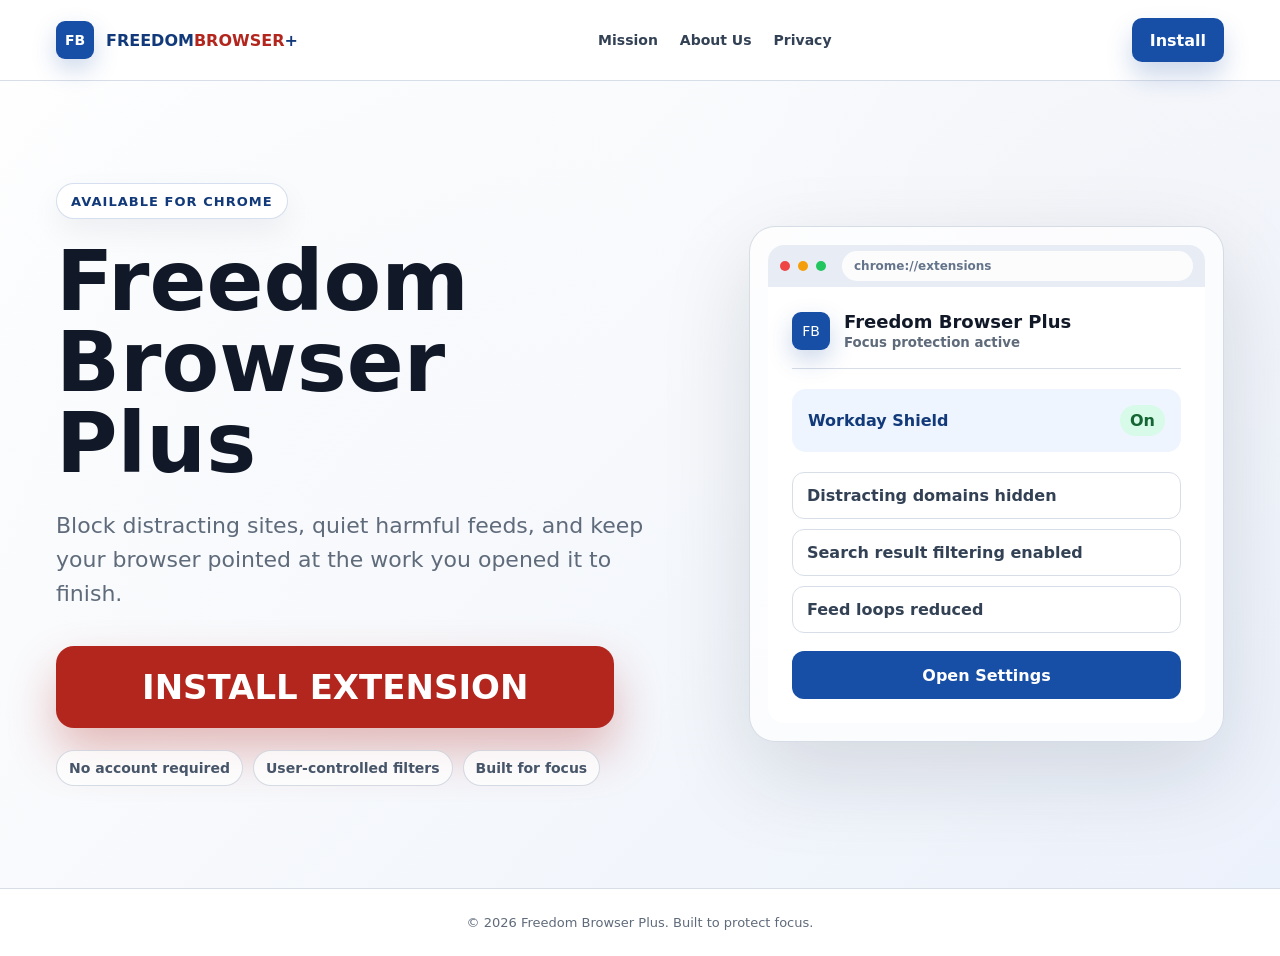
==== index.html @ 21bcc9f3 "Add Freedom Browser Plus website" ====
<!DOCTYPE html>
<html lang="en">
<head>
  <meta charset="UTF-8">
  <meta name="viewport" content="width=device-width, initial-scale=1.0">
  <title>Freedom Browser Plus | Chrome Extension</title>
  <link rel="stylesheet" href="styles.css">
</head>
<body>
  <div class="site-shell">
    <nav class="nav">
      <a class="brand" href="index.html" aria-label="Freedom Browser Plus home">
        <span class="brand-mark">FB</span>
        <span>Freedom<span>Browser</span>+</span>
      </a>
      <div class="nav-links" aria-label="Site navigation">
        <a href="mission.html">Mission</a>
        <a href="about.html">About Us</a>
        <a href="privacy.html">Privacy</a>
      </div>
      <button class="button" onclick="triggerInstall()">Install</button>
    </nav>

    <main class="home-main">
      <div class="home-hero">
        <section class="home-copy" aria-labelledby="home-title">
          <p class="chrome-badge">Available for Chrome</p>
          <h1 id="home-title">Freedom Browser Plus</h1>
          <p class="hero-copy">
            Block distracting sites, quiet harmful feeds, and keep your browser pointed at the work you opened it to finish.
          </p>
          <button class="button install-button" onclick="triggerInstall()">Install Extension</button>
          <div class="trust-row" aria-label="Extension highlights">
            <span>No account required</span>
            <span>User-controlled filters</span>
            <span>Built for focus</span>
          </div>
        </section>

        <section class="extension-preview" aria-label="Freedom Browser Plus extension preview">
          <div class="browser-bar">
            <span></span>
            <span></span>
            <span></span>
            <div>chrome://extensions</div>
          </div>
          <div class="preview-panel">
            <div class="preview-header">
              <span class="brand-mark">FB</span>
              <div>
                <strong>Freedom Browser Plus</strong>
                <small>Focus protection active</small>
              </div>
            </div>
            <div class="status-line">
              <span>Workday Shield</span>
              <strong>On</strong>
            </div>
            <div class="filter-list">
              <p>Distracting domains hidden</p>
              <p>Search result filtering enabled</p>
              <p>Feed loops reduced</p>
            </div>
            <button class="preview-button" type="button">Open Settings</button>
          </div>
        </section>
      </div>
    </main>

    <div id="install-success" class="modal" role="dialog" aria-modal="true" aria-labelledby="install-title">
      <div class="modal-card">
        <span class="brand-mark" style="margin: 0 auto;">FB</span>
        <h2 id="install-title">Almost Ready</h2>
        <p>Once the Chrome Web Store listing is live, this button should link directly to the published extension.</p>
        <button class="button" onclick="closeModal()">Close</button>
      </div>
    </div>

    <footer class="footer">&copy; 2026 Freedom Browser Plus. Built to protect focus.</footer>
  </div>
  <script src="script.js"></script>
</body>
</html>
---- styles.css ----
:root {
  --ink: #111827;
  --muted: #5f6b7a;
  --line: #d8dee8;
  --paper: #f7f9fc;
  --white: #ffffff;
  --blue: #174ea6;
  --blue-dark: #123a7a;
  --red: #b3261e;
}

* {
  box-sizing: border-box;
}

html {
  scroll-behavior: smooth;
}

body {
  margin: 0;
  min-height: 100vh;
  color: var(--ink);
  background: var(--paper);
  font-family: ui-sans-serif, system-ui, -apple-system, BlinkMacSystemFont, "Segoe UI", sans-serif;
  letter-spacing: 0;
}

a {
  color: inherit;
  text-decoration: none;
}

.site-shell {
  min-height: 100vh;
  display: flex;
  flex-direction: column;
}

.nav {
  position: sticky;
  top: 0;
  z-index: 10;
  display: flex;
  align-items: center;
  justify-content: space-between;
  gap: 24px;
  padding: 18px clamp(20px, 5vw, 56px);
  background: rgba(255, 255, 255, 0.94);
  border-bottom: 1px solid var(--line);
  backdrop-filter: blur(16px);
}

.brand {
  display: inline-flex;
  align-items: center;
  gap: 12px;
  font-weight: 900;
  color: var(--blue-dark);
  text-transform: uppercase;
}

.brand-mark {
  width: 38px;
  height: 38px;
  display: grid;
  place-items: center;
  border-radius: 9px;
  background: var(--blue);
  color: var(--white);
  font-size: 14px;
  box-shadow: 0 10px 25px rgba(23, 78, 166, 0.22);
}

.brand span span {
  color: var(--red);
}

.nav-links {
  display: flex;
  align-items: center;
  gap: 22px;
  color: #334155;
  font-size: 14px;
  font-weight: 750;
}

.nav-links a:hover {
  color: var(--blue);
}

.button {
  display: inline-flex;
  align-items: center;
  justify-content: center;
  min-height: 44px;
  padding: 0 18px;
  border: 0;
  border-radius: 10px;
  background: var(--blue);
  color: var(--white);
  font: inherit;
  font-weight: 850;
  cursor: pointer;
  box-shadow: 0 14px 26px rgba(23, 78, 166, 0.22);
  transition: transform 0.15s ease, background 0.15s ease;
}

.button:hover {
  background: var(--blue-dark);
  transform: translateY(-1px);
}

.button.secondary {
  background: var(--white);
  color: var(--blue-dark);
  border: 1px solid var(--line);
  box-shadow: none;
}

.home-main {
  flex: 1;
  display: flex;
  align-items: center;
  padding: clamp(54px, 8vw, 104px) clamp(20px, 5vw, 56px);
  background:
    linear-gradient(135deg, rgba(255, 255, 255, 0.96), rgba(247, 249, 252, 0.88) 44%, rgba(235, 241, 251, 0.94)),
    radial-gradient(circle at 12% 16%, rgba(23, 78, 166, 0.15), transparent 36%),
    radial-gradient(circle at 88% 20%, rgba(179, 38, 30, 0.1), transparent 32%);
}

.home-hero {
  width: min(1180px, 100%);
  margin: 0 auto;
  display: grid;
  grid-template-columns: minmax(0, 1fr) minmax(340px, 0.78fr);
  align-items: center;
  gap: clamp(34px, 7vw, 84px);
}

.home-copy {
  max-width: 720px;
}

.chrome-badge {
  display: inline-flex;
  align-items: center;
  min-height: 36px;
  margin: 0 0 22px;
  padding: 0 14px;
  border: 1px solid rgba(23, 78, 166, 0.18);
  border-radius: 999px;
  background: var(--white);
  color: var(--blue-dark);
  font-size: 13px;
  font-weight: 900;
  letter-spacing: 0.08em;
  text-transform: uppercase;
  box-shadow: 0 12px 30px rgba(15, 23, 42, 0.06);
}

.eyebrow {
  margin: 0 0 18px;
  color: var(--blue);
  font-size: 13px;
  font-weight: 900;
  letter-spacing: 0.12em;
  text-transform: uppercase;
}

h1 {
  margin: 0;
  font-size: clamp(44px, 8vw, 84px);
  line-height: 0.96;
  letter-spacing: 0;
}

.hero-copy {
  max-width: 660px;
  margin: 26px 0 34px;
  color: var(--muted);
  font-size: clamp(18px, 2.5vw, 22px);
  line-height: 1.55;
}

.install-button {
  min-height: 82px;
  padding: 0 clamp(38px, 7vw, 86px);
  border-radius: 18px;
  background: var(--red);
  font-size: clamp(22px, 3vw, 34px);
  text-transform: uppercase;
  box-shadow: 0 24px 48px rgba(179, 38, 30, 0.3);
}

.install-button:hover {
  background: #951f19;
}

.trust-row {
  display: flex;
  flex-wrap: wrap;
  gap: 10px;
  margin-top: 22px;
  color: #475569;
  font-size: 14px;
  font-weight: 800;
}

.trust-row span {
  padding: 9px 12px;
  border: 1px solid rgba(148, 163, 184, 0.38);
  border-radius: 999px;
  background: rgba(255, 255, 255, 0.74);
}

.extension-preview {
  position: relative;
  padding: 18px;
  border: 1px solid rgba(148, 163, 184, 0.36);
  border-radius: 26px;
  background: rgba(255, 255, 255, 0.7);
  box-shadow: 0 32px 90px rgba(15, 23, 42, 0.13);
}

.browser-bar {
  display: grid;
  grid-template-columns: 10px 10px 10px 1fr;
  align-items: center;
  gap: 8px;
  min-height: 42px;
  padding: 0 12px;
  border-radius: 16px 16px 0 0;
  background: #e8edf5;
  color: #64748b;
  font-size: 12px;
  font-weight: 800;
}

.browser-bar span {
  width: 10px;
  height: 10px;
  border-radius: 50%;
  background: #ef4444;
}

.browser-bar span:nth-child(2) {
  background: #f59e0b;
}

.browser-bar span:nth-child(3) {
  background: #22c55e;
}

.browser-bar div {
  min-width: 0;
  margin-left: 8px;
  padding: 8px 12px;
  border-radius: 999px;
  background: rgba(255, 255, 255, 0.86);
  overflow: hidden;
  text-overflow: ellipsis;
  white-space: nowrap;
}

.preview-panel {
  padding: 24px;
  border-radius: 0 0 16px 16px;
  background: var(--white);
}

.preview-header {
  display: flex;
  align-items: center;
  gap: 14px;
  padding-bottom: 18px;
  border-bottom: 1px solid var(--line);
}

.preview-header strong,
.preview-header small {
  display: block;
}

.preview-header strong {
  font-size: 18px;
}

.preview-header small {
  margin-top: 3px;
  color: var(--muted);
  font-weight: 750;
}

.status-line {
  display: flex;
  justify-content: space-between;
  align-items: center;
  margin: 20px 0;
  padding: 16px;
  border-radius: 14px;
  background: #eef5ff;
  color: var(--blue-dark);
  font-weight: 900;
}

.status-line strong {
  padding: 6px 10px;
  border-radius: 999px;
  background: #d7fbe8;
  color: #166534;
}

.filter-list {
  display: grid;
  gap: 10px;
}

.filter-list p {
  margin: 0;
  padding: 13px 14px;
  border: 1px solid var(--line);
  border-radius: 12px;
  color: #334155;
  font-weight: 750;
}

.preview-button {
  width: 100%;
  min-height: 48px;
  margin-top: 18px;
  border: 0;
  border-radius: 12px;
  background: var(--blue);
  color: var(--white);
  font: inherit;
  font-weight: 900;
}

.page {
  width: min(1080px, calc(100% - 40px));
  margin: 0 auto;
  padding: 64px 0 88px;
}

.page-header {
  max-width: 760px;
  margin-bottom: 36px;
}

.page-header h1 {
  font-size: clamp(42px, 6vw, 70px);
}

.lead {
  color: var(--muted);
  font-size: 20px;
  line-height: 1.6;
}

.grid {
  display: grid;
  grid-template-columns: repeat(3, minmax(0, 1fr));
  gap: 18px;
}

.card {
  padding: 26px;
  border: 1px solid var(--line);
  border-radius: 12px;
  background: var(--white);
  box-shadow: 0 18px 50px rgba(15, 23, 42, 0.06);
}

.card h2,
.card h3 {
  margin: 0 0 12px;
  color: var(--blue-dark);
  font-size: 22px;
}

.card p,
.prose p {
  margin: 0 0 18px;
  color: var(--muted);
  font-size: 17px;
  line-height: 1.7;
}

.prose {
  max-width: 820px;
}

.feature-list {
  display: grid;
  gap: 14px;
  margin-top: 24px;
}

.feature-list div {
  padding: 18px 20px;
  border-left: 5px solid var(--blue);
  background: var(--white);
  border-radius: 10px;
  color: #334155;
  font-weight: 700;
}

.modal {
  position: fixed;
  inset: 0;
  display: none;
  align-items: center;
  justify-content: center;
  padding: 20px;
  background: rgba(15, 23, 42, 0.72);
  z-index: 20;
}

.modal.open {
  display: flex;
}

.modal-card {
  width: min(520px, 100%);
  padding: 32px;
  border-radius: 16px;
  background: var(--white);
  text-align: center;
  box-shadow: 0 30px 90px rgba(0, 0, 0, 0.28);
}

.modal-card h2 {
  margin: 16px 0 8px;
  color: var(--blue-dark);
  font-size: 32px;
}

.modal-card p {
  color: var(--muted);
  line-height: 1.6;
}

.footer {
  margin-top: auto;
  padding: 26px 20px;
  border-top: 1px solid var(--line);
  background: var(--white);
  color: var(--muted);
  text-align: center;
  font-size: 13px;
}

@media (max-width: 760px) {
  .nav {
    align-items: flex-start;
    flex-direction: column;
  }

  .nav-links {
    width: 100%;
    justify-content: space-between;
    gap: 10px;
  }

  .nav .button {
    width: 100%;
  }

  .grid {
    grid-template-columns: 1fr;
  }

  .home-hero {
    grid-template-columns: 1fr;
  }

  .install-button {
    width: 100%;
  }

  .extension-preview {
    padding: 12px;
    border-radius: 20px;
  }

  .preview-panel {
    padding: 18px;
  }
}
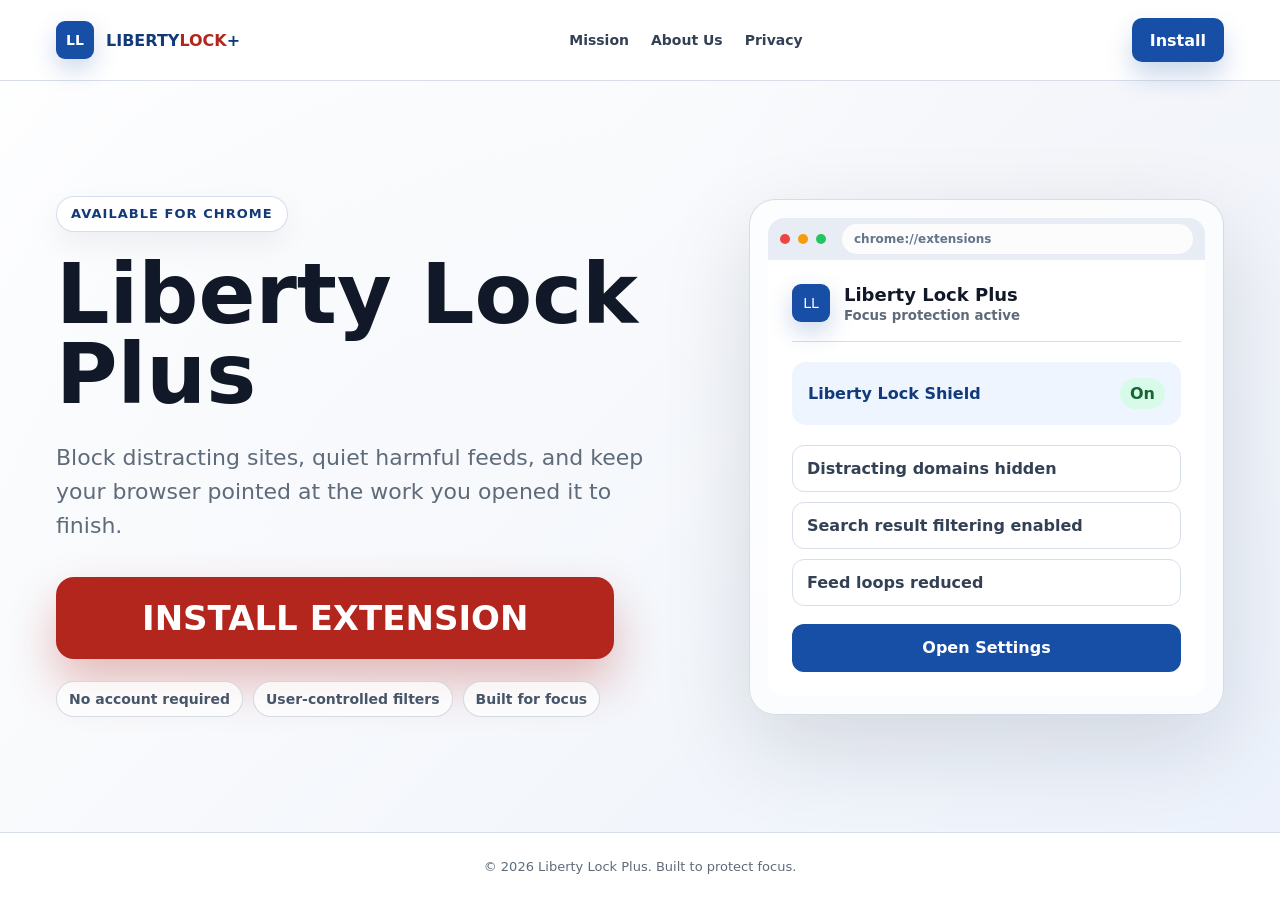
==== commit bc85a5d2: "Rebrand site to Liberty Lock Plus" ====
--- a/index.html
+++ b/index.html
@@ -3,15 +3,15 @@
 <head>
   <meta charset="UTF-8">
   <meta name="viewport" content="width=device-width, initial-scale=1.0">
-  <title>Freedom Browser Plus | Chrome Extension</title>
+  <title>Liberty Lock Plus | Chrome Extension</title>
   <link rel="stylesheet" href="styles.css">
 </head>
 <body>
   <div class="site-shell">
     <nav class="nav">
-      <a class="brand" href="index.html" aria-label="Freedom Browser Plus home">
-        <span class="brand-mark">FB</span>
-        <span>Freedom<span>Browser</span>+</span>
+      <a class="brand" href="index.html" aria-label="Liberty Lock Plus home">
+        <span class="brand-mark">LL</span>
+        <span>Liberty<span>Lock</span>+</span>
       </a>
       <div class="nav-links" aria-label="Site navigation">
         <a href="mission.html">Mission</a>
@@ -22,10 +22,15 @@
     </nav>
 
     <main class="home-main">
+      <div class="shader-field" aria-hidden="true">
+        <div class="shader-layer layer-one"></div>
+        <div class="shader-layer layer-two"></div>
+        <div class="shader-layer layer-three"></div>
+      </div>
       <div class="home-hero">
         <section class="home-copy" aria-labelledby="home-title">
           <p class="chrome-badge">Available for Chrome</p>
-          <h1 id="home-title">Freedom Browser Plus</h1>
+          <h1 id="home-title">Liberty Lock Plus</h1>
           <p class="hero-copy">
             Block distracting sites, quiet harmful feeds, and keep your browser pointed at the work you opened it to finish.
           </p>
@@ -37,7 +42,7 @@
           </div>
         </section>
 
-        <section class="extension-preview" aria-label="Freedom Browser Plus extension preview">
+        <section class="extension-preview" aria-label="Liberty Lock Plus extension preview">
           <div class="browser-bar">
             <span></span>
             <span></span>
@@ -46,14 +51,14 @@
           </div>
           <div class="preview-panel">
             <div class="preview-header">
-              <span class="brand-mark">FB</span>
+              <span class="brand-mark">LL</span>
               <div>
-                <strong>Freedom Browser Plus</strong>
+                <strong>Liberty Lock Plus</strong>
                 <small>Focus protection active</small>
               </div>
             </div>
             <div class="status-line">
-              <span>Workday Shield</span>
+              <span>Liberty Lock Shield</span>
               <strong>On</strong>
             </div>
             <div class="filter-list">
@@ -69,14 +74,14 @@
 
     <div id="install-success" class="modal" role="dialog" aria-modal="true" aria-labelledby="install-title">
       <div class="modal-card">
-        <span class="brand-mark" style="margin: 0 auto;">FB</span>
+        <span class="brand-mark" style="margin: 0 auto;">LL</span>
         <h2 id="install-title">Almost Ready</h2>
         <p>Once the Chrome Web Store listing is live, this button should link directly to the published extension.</p>
         <button class="button" onclick="closeModal()">Close</button>
       </div>
     </div>
 
-    <footer class="footer">&copy; 2026 Freedom Browser Plus. Built to protect focus.</footer>
+    <footer class="footer">&copy; 2026 Liberty Lock Plus. Built to protect focus.</footer>
   </div>
   <script src="script.js"></script>
 </body>
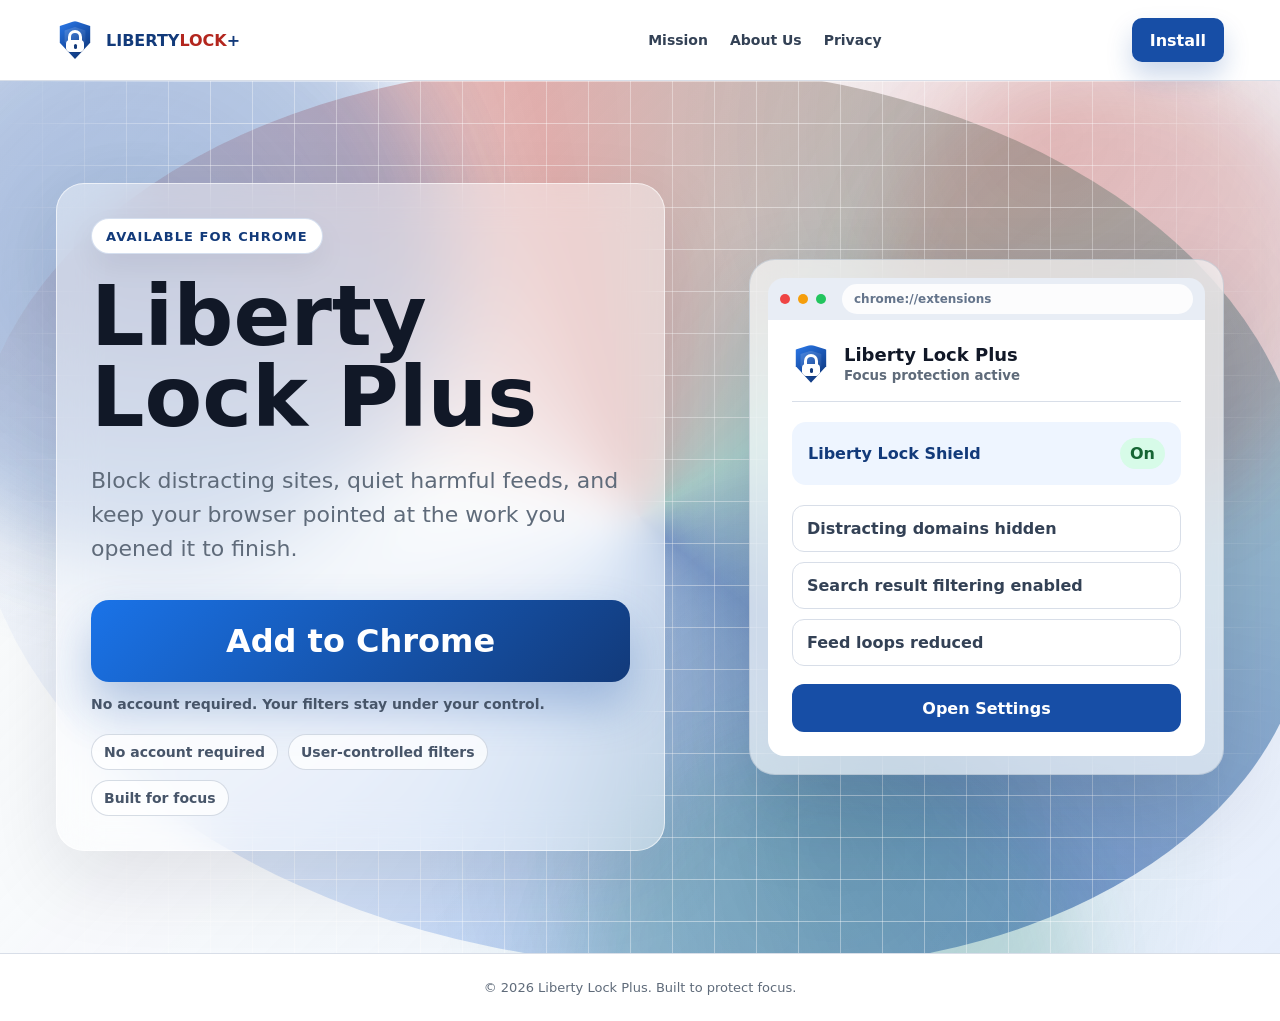
==== commit 054b657e: "Refine logo nav and CTA layout" ====
--- a/index.html
+++ b/index.html
@@ -10,7 +10,7 @@
   <div class="site-shell">
     <nav class="nav">
       <a class="brand" href="index.html" aria-label="Liberty Lock Plus home">
-        <span class="brand-mark">LL</span>
+        <span class="brand-mark" aria-hidden="true"><span class="logo-shackle"></span><span class="logo-body"></span></span>
         <span>Liberty<span>Lock</span>+</span>
       </a>
       <div class="nav-links" aria-label="Site navigation">
@@ -34,7 +34,8 @@
           <p class="hero-copy">
             Block distracting sites, quiet harmful feeds, and keep your browser pointed at the work you opened it to finish.
           </p>
-          <button class="button install-button" onclick="triggerInstall()">Install Extension</button>
+          <button class="button install-button" onclick="triggerInstall()">Add to Chrome</button>
+          <p class="cta-note">No account required. Your filters stay under your control.</p>
           <div class="trust-row" aria-label="Extension highlights">
             <span>No account required</span>
             <span>User-controlled filters</span>
@@ -51,7 +52,7 @@
           </div>
           <div class="preview-panel">
             <div class="preview-header">
-              <span class="brand-mark">LL</span>
+              <span class="brand-mark" aria-hidden="true"><span class="logo-shackle"></span><span class="logo-body"></span></span>
               <div>
                 <strong>Liberty Lock Plus</strong>
                 <small>Focus protection active</small>
@@ -74,7 +75,7 @@
 
     <div id="install-success" class="modal" role="dialog" aria-modal="true" aria-labelledby="install-title">
       <div class="modal-card">
-        <span class="brand-mark" style="margin: 0 auto;">LL</span>
+        <span class="brand-mark modal-logo" aria-hidden="true"><span class="logo-shackle"></span><span class="logo-body"></span></span>
         <h2 id="install-title">Almost Ready</h2>
         <p>Once the Chrome Web Store listing is live, this button should link directly to the published extension.</p>
         <button class="button" onclick="closeModal()">Close</button>
--- a/styles.css
+++ b/styles.css
@@ -9,6 +9,32 @@
   --red: #b3261e;
 }
 
+@keyframes shaderDrift {
+  0% {
+    transform: translate3d(-3%, -2%, 0) scale(1) rotate(0deg);
+  }
+
+  50% {
+    transform: translate3d(4%, 3%, 0) scale(1.08) rotate(8deg);
+  }
+
+  100% {
+    transform: translate3d(-3%, -2%, 0) scale(1) rotate(0deg);
+  }
+}
+
+@keyframes shaderPulse {
+  0%, 100% {
+    opacity: 0.58;
+    filter: blur(34px) saturate(1.15);
+  }
+
+  50% {
+    opacity: 0.82;
+    filter: blur(42px) saturate(1.35);
+  }
+}
+
 * {
   box-sizing: border-box;
 }
@@ -43,7 +69,7 @@
   z-index: 10;
   display: flex;
   align-items: center;
-  justify-content: space-between;
+  justify-content: flex-start;
   gap: 24px;
   padding: 18px clamp(20px, 5vw, 56px);
   background: rgba(255, 255, 255, 0.94);
@@ -61,15 +87,68 @@
 }
 
 .brand-mark {
+  position: relative;
   width: 38px;
   height: 38px;
-  display: grid;
-  place-items: center;
-  border-radius: 9px;
-  background: var(--blue);
-  color: var(--white);
-  font-size: 14px;
-  box-shadow: 0 10px 25px rgba(23, 78, 166, 0.22);
+  display: inline-block;
+  flex: 0 0 auto;
+  border-radius: 13px 13px 16px 16px;
+  background:
+    linear-gradient(145deg, #2d7df0 0%, #174ea6 54%, #0f2f66 100%);
+  clip-path: polygon(50% 0, 90% 13%, 90% 57%, 50% 100%, 10% 57%, 10% 13%);
+  box-shadow:
+    0 12px 26px rgba(23, 78, 166, 0.28),
+    inset 0 1px 0 rgba(255, 255, 255, 0.35);
+}
+
+.brand-mark::after {
+  content: "";
+  position: absolute;
+  inset: 6px;
+  border-radius: 9px 9px 13px 13px;
+  background:
+    linear-gradient(145deg, rgba(255, 255, 255, 0.18), rgba(255, 255, 255, 0));
+  clip-path: inherit;
+}
+
+.logo-shackle {
+  position: absolute;
+  left: 12px;
+  top: 9px;
+  z-index: 1;
+  width: 14px;
+  height: 14px;
+  border: 3px solid #ffffff;
+  border-bottom: 0;
+  border-radius: 10px 10px 0 0;
+}
+
+.logo-body {
+  position: absolute;
+  left: 10px;
+  top: 19px;
+  z-index: 2;
+  width: 18px;
+  height: 12px;
+  border-radius: 4px;
+  background: #ffffff;
+  box-shadow: 0 1px 0 rgba(15, 23, 42, 0.12);
+}
+
+.logo-body::after {
+  content: "";
+  position: absolute;
+  left: 8px;
+  top: 4px;
+  width: 3px;
+  height: 5px;
+  border-radius: 999px;
+  background: var(--blue-dark);
+}
+
+.modal-logo {
+  display: block;
+  margin: 0 auto;
 }
 
 .brand span span {
@@ -80,9 +159,14 @@
   display: flex;
   align-items: center;
   gap: 22px;
+  margin-left: clamp(180px, 30vw, 500px);
   color: #334155;
   font-size: 14px;
   font-weight: 750;
+}
+
+.nav > .button {
+  margin-left: auto;
 }
 
 .nav-links a:hover {
@@ -119,17 +203,103 @@
 }
 
 .home-main {
+  position: relative;
   flex: 1;
   display: flex;
   align-items: center;
   padding: clamp(54px, 8vw, 104px) clamp(20px, 5vw, 56px);
+  overflow: hidden;
   background:
-    linear-gradient(135deg, rgba(255, 255, 255, 0.96), rgba(247, 249, 252, 0.88) 44%, rgba(235, 241, 251, 0.94)),
-    radial-gradient(circle at 12% 16%, rgba(23, 78, 166, 0.15), transparent 36%),
-    radial-gradient(circle at 88% 20%, rgba(179, 38, 30, 0.1), transparent 32%);
+    linear-gradient(135deg, rgba(255, 255, 255, 0.9), rgba(247, 249, 252, 0.74) 44%, rgba(228, 237, 251, 0.88)),
+    #f7f9fc;
+}
+
+.home-main::after {
+  content: "";
+  position: absolute;
+  inset: 0;
+  z-index: 0;
+  pointer-events: none;
+  background-image:
+    linear-gradient(rgba(255, 255, 255, 0.42) 1px, transparent 1px),
+    linear-gradient(90deg, rgba(255, 255, 255, 0.36) 1px, transparent 1px);
+  background-size: 42px 42px;
+  mask-image: linear-gradient(90deg, transparent, #000 16%, #000 84%, transparent);
+}
+
+.shader-field {
+  position: absolute;
+  inset: -18% -12%;
+  z-index: 0;
+  pointer-events: none;
+  background:
+    radial-gradient(circle at 18% 28%, rgba(23, 78, 166, 0.2), transparent 26%),
+    radial-gradient(circle at 76% 18%, rgba(179, 38, 30, 0.17), transparent 24%),
+    radial-gradient(circle at 62% 78%, rgba(24, 125, 107, 0.18), transparent 30%);
+}
+
+.shader-field::before {
+  content: "";
+  position: absolute;
+  inset: 12% 8%;
+  border-radius: 48% 52% 42% 58%;
+  background:
+    conic-gradient(from 130deg at 50% 50%,
+      rgba(23, 78, 166, 0.52),
+      rgba(58, 119, 218, 0.26),
+      rgba(255, 255, 255, 0.16),
+      rgba(179, 38, 30, 0.36),
+      rgba(24, 125, 107, 0.32),
+      rgba(23, 78, 166, 0.52));
+  animation: shaderDrift 18s ease-in-out infinite, shaderPulse 8s ease-in-out infinite;
+  mix-blend-mode: multiply;
+}
+
+.shader-layer {
+  position: absolute;
+  border-radius: 999px;
+  filter: blur(38px);
+  opacity: 0.72;
+  animation: shaderDrift 16s ease-in-out infinite;
+}
+
+.layer-one {
+  width: 46vw;
+  height: 46vw;
+  min-width: 360px;
+  min-height: 360px;
+  left: 1%;
+  top: 4%;
+  background: rgba(23, 78, 166, 0.32);
+}
+
+.layer-two {
+  width: 36vw;
+  height: 36vw;
+  min-width: 280px;
+  min-height: 280px;
+  right: 6%;
+  top: 12%;
+  background: rgba(179, 38, 30, 0.24);
+  animation-duration: 21s;
+  animation-delay: -5s;
+}
+
+.layer-three {
+  width: 40vw;
+  height: 40vw;
+  min-width: 300px;
+  min-height: 300px;
+  right: 22%;
+  bottom: -12%;
+  background: rgba(25, 127, 104, 0.22);
+  animation-duration: 24s;
+  animation-delay: -9s;
 }
 
 .home-hero {
+  position: relative;
+  z-index: 1;
   width: min(1180px, 100%);
   margin: 0 auto;
   display: grid;
@@ -140,6 +310,12 @@
 
 .home-copy {
   max-width: 720px;
+  padding: clamp(22px, 3vw, 34px);
+  border: 1px solid rgba(255, 255, 255, 0.62);
+  border-radius: 28px;
+  background: rgba(255, 255, 255, 0.42);
+  box-shadow: 0 28px 80px rgba(15, 23, 42, 0.1);
+  backdrop-filter: blur(20px);
 }
 
 .chrome-badge {
@@ -184,17 +360,26 @@
 }
 
 .install-button {
+  width: 100%;
   min-height: 82px;
-  padding: 0 clamp(38px, 7vw, 86px);
+  padding: 0 clamp(24px, 5vw, 56px);
   border-radius: 18px;
-  background: var(--red);
-  font-size: clamp(22px, 3vw, 34px);
-  text-transform: uppercase;
-  box-shadow: 0 24px 48px rgba(179, 38, 30, 0.3);
+  background:
+    linear-gradient(135deg, #1a73e8, var(--blue-dark));
+  font-size: clamp(22px, 3vw, 32px);
+  box-shadow: 0 24px 48px rgba(23, 78, 166, 0.3);
 }
 
 .install-button:hover {
-  background: #951f19;
+  background:
+    linear-gradient(135deg, #155ab6, #0f2f66);
+}
+
+.cta-note {
+  margin: 14px 0 0;
+  color: #475569;
+  font-size: 14px;
+  font-weight: 750;
 }
 
 .trust-row {
@@ -219,8 +404,9 @@
   padding: 18px;
   border: 1px solid rgba(148, 163, 184, 0.36);
   border-radius: 26px;
-  background: rgba(255, 255, 255, 0.7);
-  box-shadow: 0 32px 90px rgba(15, 23, 42, 0.13);
+  background: rgba(255, 255, 255, 0.62);
+  box-shadow: 0 32px 90px rgba(15, 23, 42, 0.16);
+  backdrop-filter: blur(22px);
 }
 
 .browser-bar {
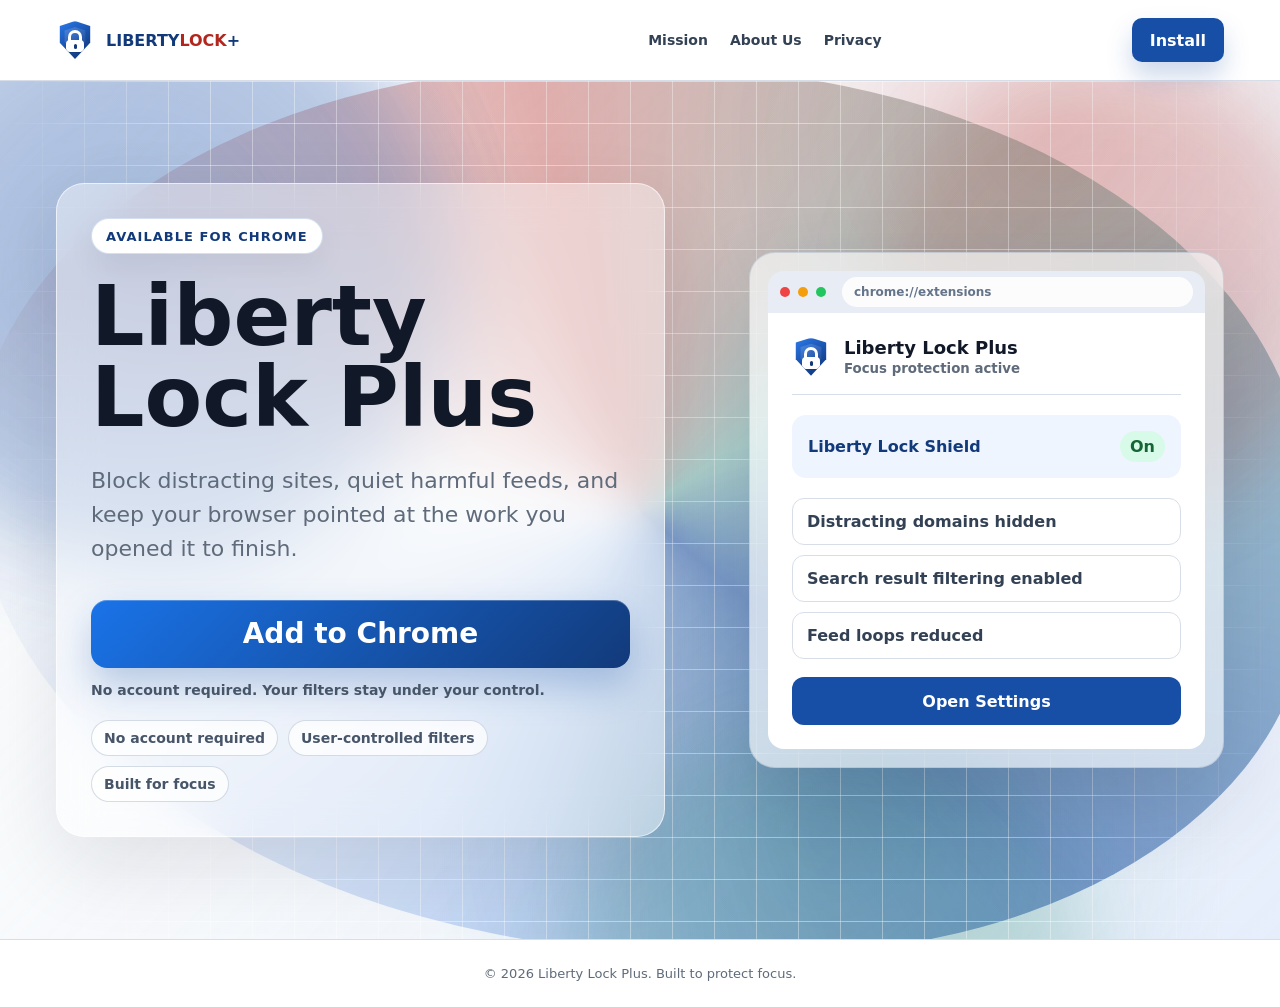
==== commit 8d006d15: "Restore logo styling and refine CTA" ====
--- a/index.html
+++ b/index.html
@@ -4,7 +4,7 @@
   <meta charset="UTF-8">
   <meta name="viewport" content="width=device-width, initial-scale=1.0">
   <title>Liberty Lock Plus | Chrome Extension</title>
-  <link rel="stylesheet" href="styles.css">
+  <link rel="stylesheet" href="styles.css?v=20260522-2">
 </head>
 <body>
   <div class="site-shell">
--- a/styles.css
+++ b/styles.css
@@ -361,13 +361,16 @@
 
 .install-button {
   width: 100%;
-  min-height: 82px;
+  min-height: 68px;
   padding: 0 clamp(24px, 5vw, 56px);
-  border-radius: 18px;
+  border-radius: 16px;
   background:
     linear-gradient(135deg, #1a73e8, var(--blue-dark));
-  font-size: clamp(22px, 3vw, 32px);
-  box-shadow: 0 24px 48px rgba(23, 78, 166, 0.3);
+  font-size: clamp(20px, 2.4vw, 28px);
+  letter-spacing: 0;
+  box-shadow:
+    0 18px 38px rgba(23, 78, 166, 0.28),
+    inset 0 1px 0 rgba(255, 255, 255, 0.25);
 }
 
 .install-button:hover {
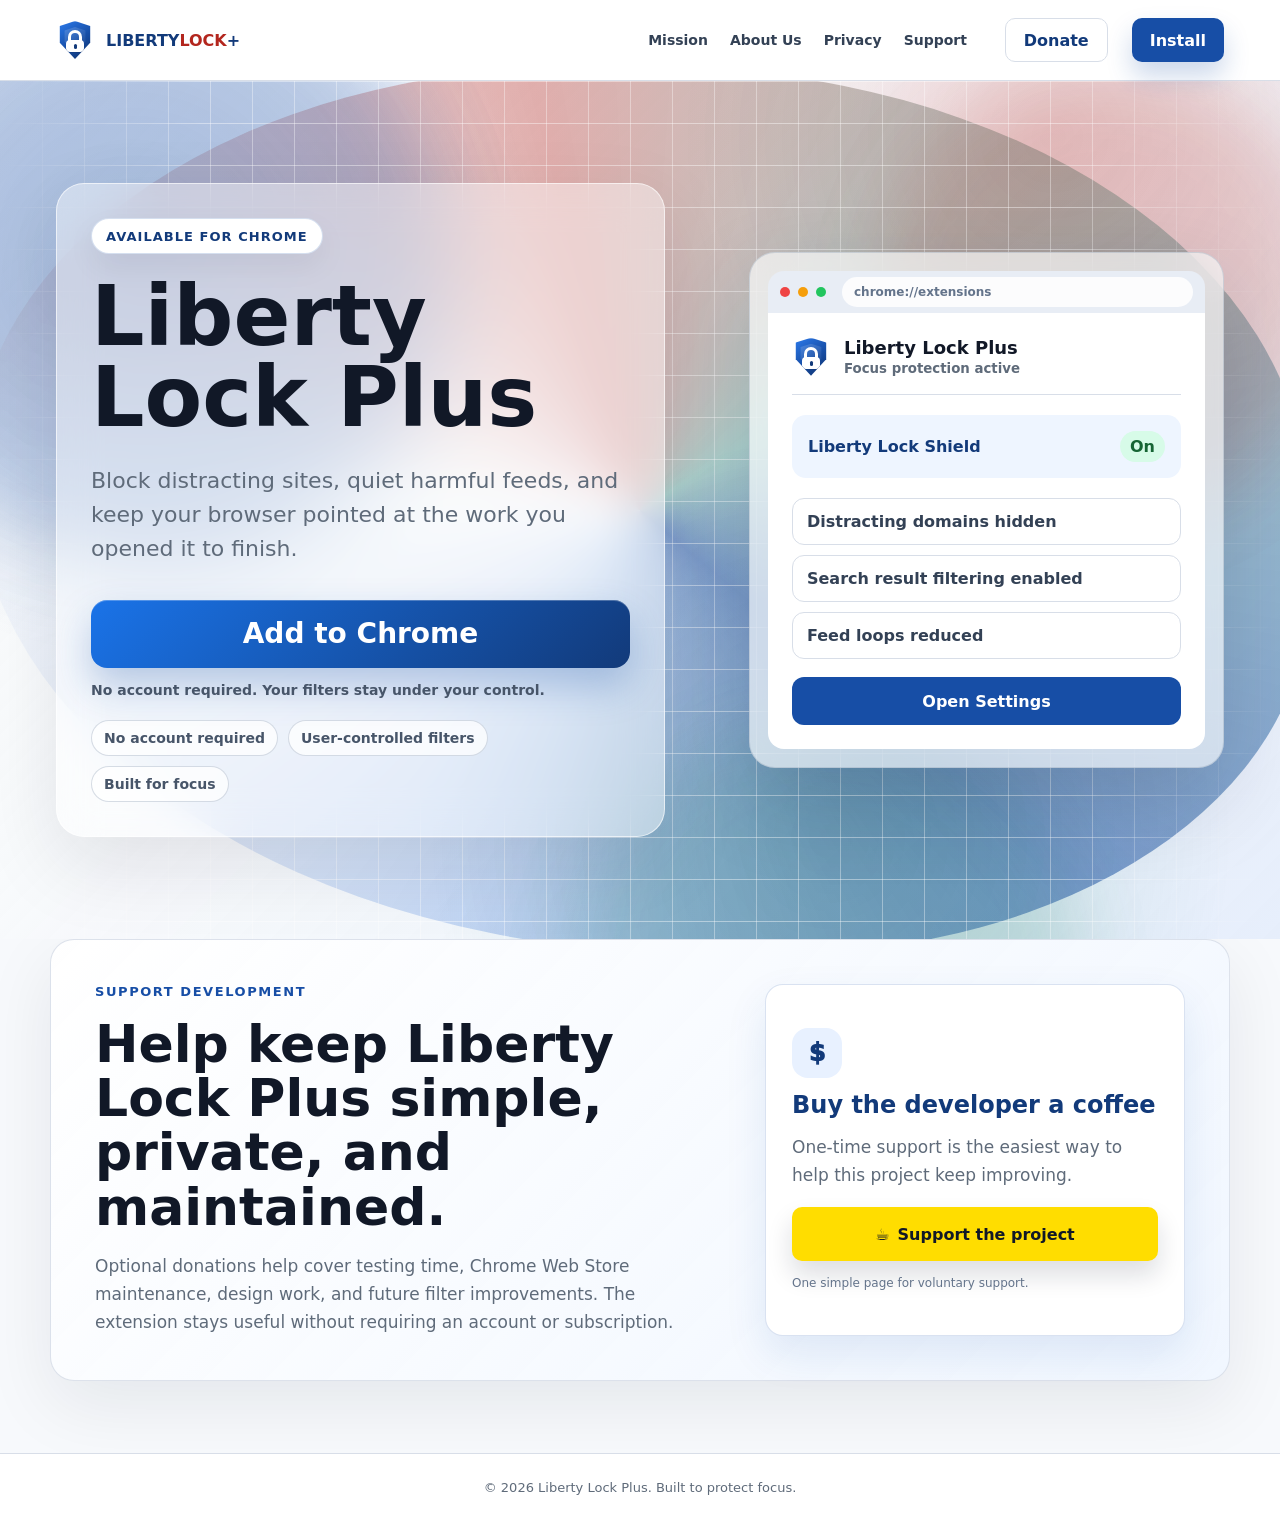
==== commit 2b9fc414: "Add donation page and expand site content" ====
--- a/index.html
+++ b/index.html
@@ -4,7 +4,7 @@
   <meta charset="UTF-8">
   <meta name="viewport" content="width=device-width, initial-scale=1.0">
   <title>Liberty Lock Plus | Chrome Extension</title>
-  <link rel="stylesheet" href="styles.css?v=20260522-2">
+  <link rel="stylesheet" href="styles.css?v=20260522-5">
 </head>
 <body>
   <div class="site-shell">
@@ -17,8 +17,10 @@
         <a href="mission.html">Mission</a>
         <a href="about.html">About Us</a>
         <a href="privacy.html">Privacy</a>
+        <a href="donate.html">Support</a>
       </div>
-      <button class="button" onclick="triggerInstall()">Install</button>
+      <a class="button secondary nav-support" href="donate.html">Donate</a>
+      <a class="button" href="https://chromewebstore.google.com/detail/liberty-lock-plus/bidblgoobmadjoogpfpldkonhlhlhfmn">Install</a>
     </nav>
 
     <main class="home-main">
@@ -34,7 +36,7 @@
           <p class="hero-copy">
             Block distracting sites, quiet harmful feeds, and keep your browser pointed at the work you opened it to finish.
           </p>
-          <button class="button install-button" onclick="triggerInstall()">Add to Chrome</button>
+          <a class="button install-button" href="https://chromewebstore.google.com/detail/liberty-lock-plus/bidblgoobmadjoogpfpldkonhlhlhfmn">Add to Chrome</a>
           <p class="cta-note">No account required. Your filters stay under your control.</p>
           <div class="trust-row" aria-label="Extension highlights">
             <span>No account required</span>
@@ -73,6 +75,26 @@
       </div>
     </main>
 
+    <section id="support" class="support-band" aria-labelledby="support-title">
+      <div class="support-copy">
+        <p class="eyebrow">Support Development</p>
+        <h2 id="support-title">Help keep Liberty Lock Plus simple, private, and maintained.</h2>
+        <p>
+          Optional donations help cover testing time, Chrome Web Store maintenance, design work, and future filter improvements. The extension stays useful without requiring an account or subscription.
+        </p>
+      </div>
+      <div class="support-card">
+        <span class="support-icon" aria-hidden="true">$</span>
+        <strong>Buy the developer a coffee</strong>
+        <p>One-time support is the easiest way to help this project keep improving.</p>
+        <a class="button donate-button" href="donate.html">
+          <span aria-hidden="true">&#9749;</span>
+          Support the project
+        </a>
+        <small>One simple page for voluntary support.</small>
+      </div>
+    </section>
+
     <div id="install-success" class="modal" role="dialog" aria-modal="true" aria-labelledby="install-title">
       <div class="modal-card">
         <span class="brand-mark modal-logo" aria-hidden="true"><span class="logo-shackle"></span><span class="logo-body"></span></span>
@@ -84,6 +106,6 @@
 
     <footer class="footer">&copy; 2026 Liberty Lock Plus. Built to protect focus.</footer>
   </div>
-  <script src="script.js"></script>
+  <script src="script.js?v=20260522-5"></script>
 </body>
 </html>
--- a/styles.css
+++ b/styles.css
@@ -167,6 +167,14 @@
 
 .nav > .button {
   margin-left: auto;
+}
+
+.nav-support {
+  margin-left: auto;
+}
+
+.nav-support + .button {
+  margin-left: 0;
 }
 
 .nav-links a:hover {
@@ -526,6 +534,94 @@
   font-weight: 900;
 }
 
+.support-band {
+  width: min(1180px, calc(100% - 40px));
+  margin: 0 auto 72px;
+  display: grid;
+  grid-template-columns: minmax(0, 1fr) minmax(300px, 420px);
+  gap: clamp(24px, 5vw, 56px);
+  align-items: stretch;
+  padding: clamp(26px, 5vw, 44px);
+  border: 1px solid rgba(216, 222, 232, 0.86);
+  border-radius: 24px;
+  background:
+    linear-gradient(135deg, rgba(255, 255, 255, 0.96), rgba(238, 245, 255, 0.86)),
+    var(--white);
+  box-shadow: 0 24px 70px rgba(15, 23, 42, 0.08);
+}
+
+.support-copy {
+  align-self: center;
+}
+
+.support-copy h2 {
+  max-width: 720px;
+  margin: 0 0 18px;
+  color: var(--ink);
+  font-size: clamp(30px, 4.6vw, 52px);
+  line-height: 1.04;
+  letter-spacing: 0;
+}
+
+.support-copy p:not(.eyebrow),
+.support-card p {
+  margin: 0;
+  color: var(--muted);
+  font-size: 17px;
+  line-height: 1.65;
+}
+
+.support-card {
+  display: flex;
+  flex-direction: column;
+  justify-content: center;
+  gap: 14px;
+  padding: 26px;
+  border: 1px solid rgba(23, 78, 166, 0.16);
+  border-radius: 18px;
+  background: var(--white);
+  box-shadow: 0 18px 42px rgba(23, 78, 166, 0.1);
+}
+
+.support-icon {
+  width: 50px;
+  height: 50px;
+  display: grid;
+  place-items: center;
+  border-radius: 16px;
+  background: #e8f1ff;
+  color: var(--blue-dark);
+  font-size: 24px;
+  font-weight: 950;
+}
+
+.support-card strong {
+  color: var(--blue-dark);
+  font-size: 24px;
+  line-height: 1.15;
+}
+
+.donate-button {
+  width: 100%;
+  min-height: 54px;
+  margin-top: 4px;
+  gap: 8px;
+  background: #ffdd00;
+  color: #111827;
+  box-shadow: 0 14px 26px rgba(17, 24, 39, 0.14);
+}
+
+.donate-button:hover {
+  background: #f4cc00;
+  color: #111827;
+}
+
+.support-card small {
+  color: #64748b;
+  font-size: 12px;
+  line-height: 1.45;
+}
+
 .page {
   width: min(1080px, calc(100% - 40px));
   margin: 0 auto;
@@ -580,6 +676,172 @@
   max-width: 820px;
 }
 
+.prose h2 {
+  margin: 34px 0 12px;
+  color: var(--blue-dark);
+  font-size: 28px;
+  line-height: 1.15;
+}
+
+.split-section {
+  display: grid;
+  grid-template-columns: minmax(0, 1fr) minmax(280px, 360px);
+  gap: 28px;
+  align-items: start;
+  margin-top: 34px;
+}
+
+.note-panel {
+  padding: 24px;
+  border: 1px solid rgba(23, 78, 166, 0.16);
+  border-radius: 14px;
+  background: #eef5ff;
+  color: #334155;
+}
+
+.note-panel strong {
+  display: block;
+  margin-bottom: 10px;
+  color: var(--blue-dark);
+  font-size: 20px;
+}
+
+.note-panel p {
+  margin: 0;
+  line-height: 1.65;
+}
+
+.detail-grid {
+  display: grid;
+  grid-template-columns: repeat(2, minmax(0, 1fr));
+  gap: 18px;
+  margin-top: 30px;
+}
+
+.detail-grid article {
+  padding: 24px;
+  border: 1px solid var(--line);
+  border-radius: 12px;
+  background: var(--white);
+  box-shadow: 0 16px 42px rgba(15, 23, 42, 0.05);
+}
+
+.detail-grid h2 {
+  margin: 0 0 10px;
+  color: var(--blue-dark);
+  font-size: 21px;
+}
+
+.detail-grid p {
+  margin: 0;
+  color: var(--muted);
+  font-size: 16px;
+  line-height: 1.65;
+}
+
+.callout-band {
+  display: flex;
+  align-items: center;
+  justify-content: space-between;
+  gap: 24px;
+  margin-top: 34px;
+  padding: 28px;
+  border: 1px solid rgba(179, 38, 30, 0.16);
+  border-radius: 16px;
+  background: linear-gradient(135deg, #fff7f5, #ffffff);
+}
+
+.callout-band h2 {
+  margin: 0 0 8px;
+  color: var(--ink);
+  font-size: clamp(24px, 3vw, 34px);
+}
+
+.callout-band p:not(.eyebrow) {
+  margin: 0;
+  color: var(--muted);
+  line-height: 1.65;
+}
+
+.compact {
+  width: auto;
+  min-width: 220px;
+  padding: 0 22px;
+}
+
+.privacy-copy {
+  margin-top: 34px;
+}
+
+.donation-page {
+  width: min(1120px, calc(100% - 40px));
+}
+
+.donation-header {
+  max-width: 820px;
+}
+
+.donation-layout {
+  display: grid;
+  grid-template-columns: minmax(320px, 0.9fr) minmax(0, 1.1fr);
+  gap: 24px;
+  align-items: stretch;
+}
+
+.donation-panel {
+  display: flex;
+  flex-direction: column;
+  gap: 14px;
+  padding: clamp(26px, 4vw, 38px);
+  border: 1px solid rgba(23, 78, 166, 0.18);
+  border-radius: 18px;
+  background: var(--white);
+  box-shadow: 0 22px 62px rgba(15, 23, 42, 0.08);
+}
+
+.donation-panel h2 {
+  margin: 0;
+  color: var(--blue-dark);
+  font-size: clamp(28px, 4vw, 44px);
+}
+
+.donation-panel p,
+.donation-panel small {
+  margin: 0;
+  color: var(--muted);
+  line-height: 1.65;
+}
+
+.donation-page-button {
+  margin-top: 8px;
+}
+
+.impact-list {
+  display: grid;
+  gap: 14px;
+}
+
+.impact-list article {
+  padding: 24px;
+  border-left: 5px solid var(--blue);
+  border-radius: 12px;
+  background: var(--white);
+  box-shadow: 0 16px 42px rgba(15, 23, 42, 0.05);
+}
+
+.impact-list h2 {
+  margin: 0 0 10px;
+  color: var(--blue-dark);
+  font-size: 22px;
+}
+
+.impact-list p {
+  margin: 0;
+  color: var(--muted);
+  font-size: 16px;
+  line-height: 1.65;
+}
+
 .feature-list {
   display: grid;
   gap: 14px;
@@ -656,8 +918,27 @@
     width: 100%;
   }
 
+  .nav-support {
+    margin-left: 0;
+  }
+
   .grid {
     grid-template-columns: 1fr;
+  }
+
+  .split-section,
+  .detail-grid,
+  .donation-layout {
+    grid-template-columns: 1fr;
+  }
+
+  .callout-band {
+    align-items: stretch;
+    flex-direction: column;
+  }
+
+  .compact {
+    width: 100%;
   }
 
   .home-hero {
@@ -676,4 +957,9 @@
   .preview-panel {
     padding: 18px;
   }
-}
+
+  .support-band {
+    grid-template-columns: 1fr;
+    margin-bottom: 42px;
+  }
+}
